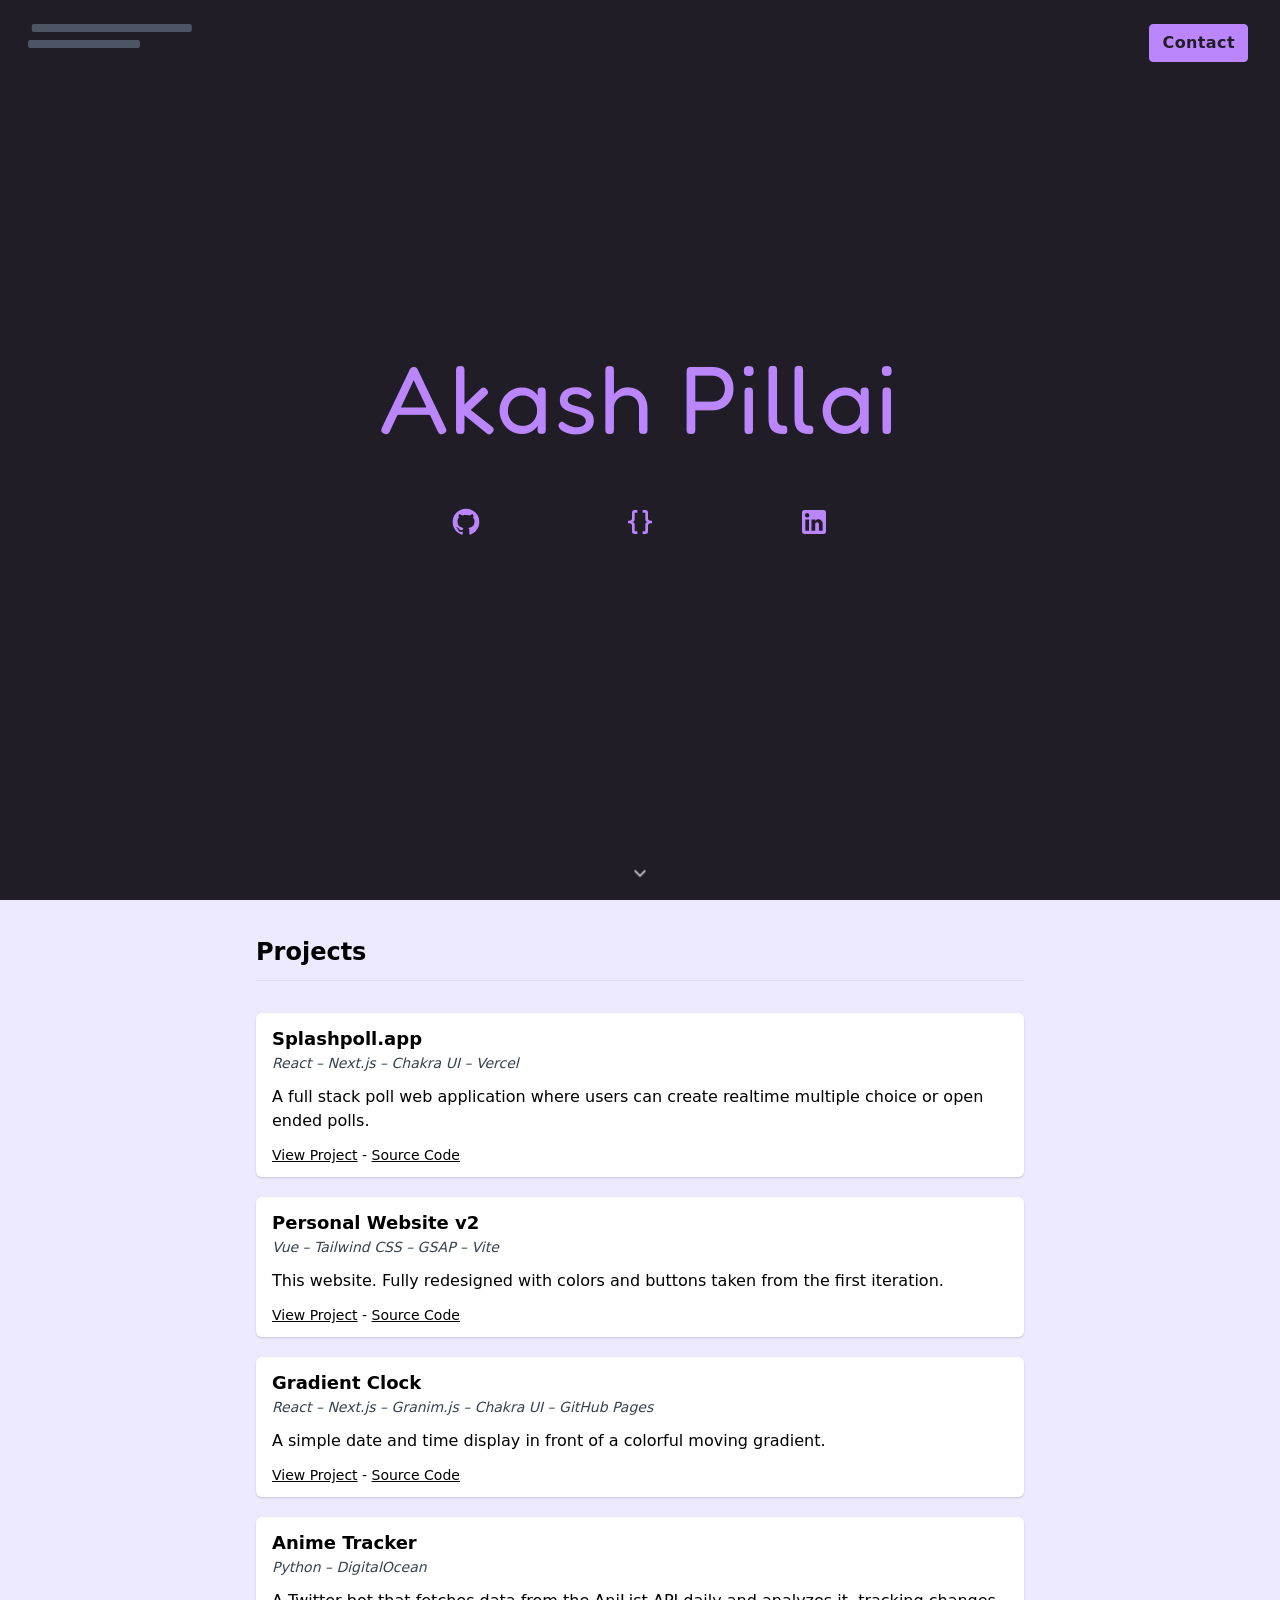
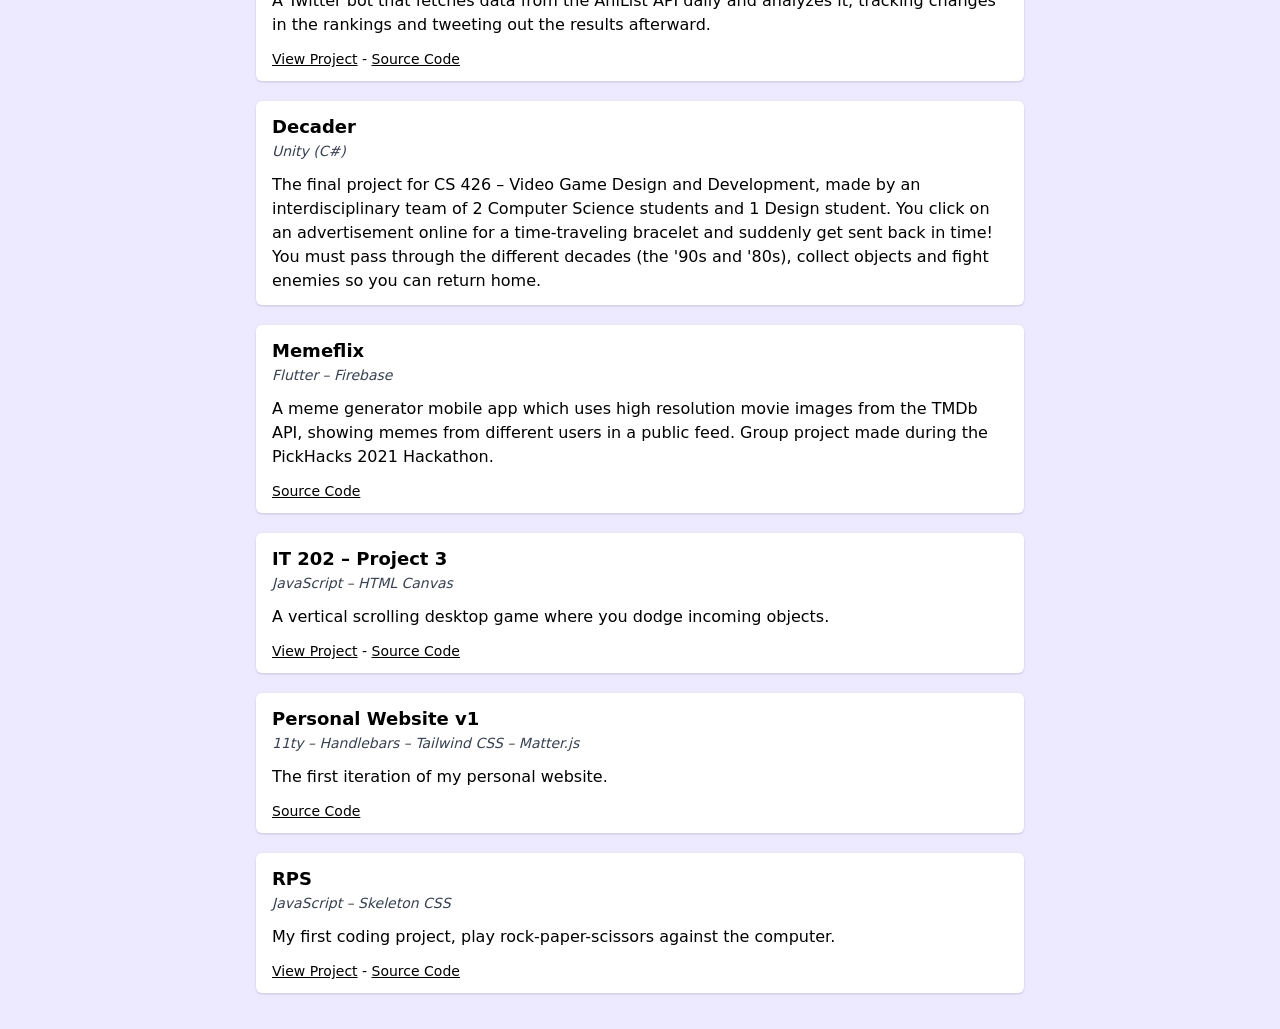
==== index.html @ 43679db0 "deploy: 2021-05-11 12:44:11 AM" ====
<!DOCTYPE html>
<html lang="en">
    <head>
        <meta charset="UTF-8" />
        <meta name="viewport" content="width=device-width, initial-scale=1.0" />
        <title>Akash Pillai - Web Developer</title>
        <link rel="icon" type="image/png" sizes="16x16" href="/favicon-16x16.png">
        <link rel="icon" type="image/png" sizes="32x32" href="/favicon-32x32.png">
        <link rel="apple-touch-icon" sizes="180x180" href="/apple-touch-icon.png">
        <link rel="preconnect" href="https://fonts.gstatic.com">
        <link href="https://fonts.googleapis.com/css2?family=Fredoka+One&text=Akash%20Pillai&display=swap" rel="stylesheet">
    <script type="module" crossorigin src="/assets/index.704bcbe5.js"></script>
  <link rel="modulepreload" href="/assets/vendor.0d87cd49.js">
  <link rel="stylesheet" href="/assets/index.07d14e65.css">
</head>
    <body>
        <div id="app"></div>
        
        <script data-goatcounter="https://akashdev.goatcounter.com/count" async src="//gc.zgo.at/count.js"></script>
    </body>
</html>
---- assets/index.07d14e65.css ----
/*! tailwindcss v2.1.2 | MIT License | https://tailwindcss.com *//*! modern-normalize v1.0.0 | MIT License | https://github.com/sindresorhus/modern-normalize */*,::after,::before{box-sizing:border-box}:root{-moz-tab-size:4;-o-tab-size:4;tab-size:4}html{line-height:1.15;-webkit-text-size-adjust:100%}body{margin:0}body{font-family:system-ui,-apple-system,'Segoe UI',Roboto,Helvetica,Arial,sans-serif,'Apple Color Emoji','Segoe UI Emoji'}hr{height:0;color:inherit}abbr[title]{-webkit-text-decoration:underline dotted;text-decoration:underline dotted}b,strong{font-weight:bolder}code,kbd,pre,samp{font-family:ui-monospace,SFMono-Regular,Consolas,'Liberation Mono',Menlo,monospace;font-size:1em}small{font-size:80%}sub,sup{font-size:75%;line-height:0;position:relative;vertical-align:baseline}sub{bottom:-.25em}sup{top:-.5em}table{text-indent:0;border-color:inherit}button,input,optgroup,select,textarea{font-family:inherit;font-size:100%;line-height:1.15;margin:0}button,select{text-transform:none}[type=button],button{-webkit-appearance:button}legend{padding:0}progress{vertical-align:baseline}summary{display:list-item}blockquote,dd,dl,figure,h1,h2,h3,h4,h5,h6,hr,p,pre{margin:0}button{background-color:transparent;background-image:none}button:focus{outline:1px dotted;outline:5px auto -webkit-focus-ring-color}fieldset{margin:0;padding:0}ol,ul{list-style:none;margin:0;padding:0}html{font-family:ui-sans-serif,system-ui,-apple-system,BlinkMacSystemFont,"Segoe UI",Roboto,"Helvetica Neue",Arial,"Noto Sans",sans-serif,"Apple Color Emoji","Segoe UI Emoji","Segoe UI Symbol","Noto Color Emoji";line-height:1.5}body{font-family:inherit;line-height:inherit}*,::after,::before{box-sizing:border-box;border-width:0;border-style:solid;border-color:#e5e7eb}hr{border-top-width:1px}img{border-style:solid}textarea{resize:vertical}input::-moz-placeholder,textarea::-moz-placeholder{opacity:1;color:#9ca3af}input:-ms-input-placeholder,textarea:-ms-input-placeholder{opacity:1;color:#9ca3af}input::placeholder,textarea::placeholder{opacity:1;color:#9ca3af}button{cursor:pointer}table{border-collapse:collapse}h1,h2,h3,h4,h5,h6{font-size:inherit;font-weight:inherit}a{color:inherit;text-decoration:inherit}button,input,optgroup,select,textarea{padding:0;line-height:inherit;color:inherit}code,kbd,pre,samp{font-family:ui-monospace,SFMono-Regular,Menlo,Monaco,Consolas,"Liberation Mono","Courier New",monospace}audio,canvas,embed,iframe,img,object,svg,video{display:block;vertical-align:middle}img,video{max-width:100%;height:auto}.space-x-4>:not([hidden])~:not([hidden]){--tw-space-x-reverse:0;margin-right:calc(1rem * var(--tw-space-x-reverse));margin-left:calc(1rem * calc(1 - var(--tw-space-x-reverse)))}.space-y-5>:not([hidden])~:not([hidden]){--tw-space-y-reverse:0;margin-top:calc(1.25rem * calc(1 - var(--tw-space-y-reverse)));margin-bottom:calc(1.25rem * var(--tw-space-y-reverse))}.bg-white{--tw-bg-opacity:1;background-color:rgba(255,255,255,var(--tw-bg-opacity))}.bg-gray-600{--tw-bg-opacity:1;background-color:rgba(75,85,99,var(--tw-bg-opacity))}.bg-purple-100{--tw-bg-opacity:1;background-color:rgba(237,233,254,var(--tw-bg-opacity))}.bg-purple-200{--tw-bg-opacity:1;background-color:rgba(221,214,254,var(--tw-bg-opacity))}.bg-primary{--tw-bg-opacity:1;background-color:rgba(187,134,252,var(--tw-bg-opacity))}.bg-primary-bg{--tw-bg-opacity:1;background-color:rgba(33,29,39,var(--tw-bg-opacity))}.hover\:bg-gray-500:hover{--tw-bg-opacity:1;background-color:rgba(107,114,128,var(--tw-bg-opacity))}.hover\:bg-primary:hover{--tw-bg-opacity:1;background-color:rgba(187,134,252,var(--tw-bg-opacity))}.border-primary{--tw-border-opacity:1;border-color:rgba(187,134,252,var(--tw-border-opacity))}.rounded-sm{border-radius:.125rem}.rounded{border-radius:.25rem}.rounded-md{border-radius:.375rem}.border{border-width:1px}.inline-block{display:inline-block}.flex{display:flex}.table{display:table}.flex-col{flex-direction:column}.items-center{align-items:center}.justify-center{justify-content:center}.justify-between{justify-content:space-between}.justify-around{justify-content:space-around}.font-fredoka-one{font-family:Fredoka One,cursive}.font-semibold{font-weight:600}.h-2{height:.5rem}.h-3{height:.75rem}.h-px{height:1px}.h-screen{height:100vh}.text-sm{font-size:.875rem;line-height:1.25rem}.text-lg{font-size:1.125rem;line-height:1.75rem}.text-2xl{font-size:1.5rem;line-height:2rem}.text-5xl{font-size:3rem;line-height:1}.leading-tight{line-height:1.25}.mt-2{margin-top:.5rem}.mt-3{margin-top:.75rem}.mb-3{margin-bottom:.75rem}.mt-6{margin-top:1.5rem}.mt-8{margin-top:2rem}.mr-8{margin-right:2rem}.ml-8{margin-left:2rem}.mt-12{margin-top:3rem}.max-w-3xl{max-width:48rem}.p-9{padding:2.25rem}.py-2{padding-top:.5rem;padding-bottom:.5rem}.py-3{padding-top:.75rem;padding-bottom:.75rem}.px-3{padding-left:.75rem;padding-right:.75rem}.px-4{padding-left:1rem;padding-right:1rem}.absolute{position:absolute}.relative{position:relative}.top-0{top:0}.right-0{right:0}.left-0{left:0}.bottom-6{bottom:1.5rem}*{--tw-shadow:0 0 #0000}.shadow{--tw-shadow:0 1px 3px 0 rgba(0, 0, 0, 0.1),0 1px 2px 0 rgba(0, 0, 0, 0.06);box-shadow:var(--tw-ring-offset-shadow,0 0 #0000),var(--tw-ring-shadow,0 0 #0000),var(--tw-shadow)}*{--tw-ring-inset:var(--tw-empty, );/*!*//*!*/--tw-ring-offset-width:0px;--tw-ring-offset-color:#fff;--tw-ring-color:rgba(59, 130, 246, 0.5);--tw-ring-offset-shadow:0 0 #0000;--tw-ring-shadow:0 0 #0000}.text-gray-300{--tw-text-opacity:1;color:rgba(209,213,219,var(--tw-text-opacity))}.text-gray-700{--tw-text-opacity:1;color:rgba(55,65,81,var(--tw-text-opacity))}.text-primary{--tw-text-opacity:1;color:rgba(187,134,252,var(--tw-text-opacity))}.text-primary-bg{--tw-text-opacity:1;color:rgba(33,29,39,var(--tw-text-opacity))}.hover\:text-primary-bg:hover{--tw-text-opacity:1;color:rgba(33,29,39,var(--tw-text-opacity))}.italic{font-style:italic}.underline{text-decoration:underline}.tracking-wide{letter-spacing:.025em}.invisible{visibility:hidden}.w-3{width:.75rem}.w-7{width:1.75rem}.w-28{width:7rem}.w-40{width:10rem}@-webkit-keyframes spin{to{transform:rotate(360deg)}}@keyframes spin{to{transform:rotate(360deg)}}@-webkit-keyframes ping{100%,75%{transform:scale(2);opacity:0}}@keyframes ping{100%,75%{transform:scale(2);opacity:0}}@-webkit-keyframes pulse{50%{opacity:.5}}@keyframes pulse{50%{opacity:.5}}@-webkit-keyframes bounce{0%,100%{transform:translateY(-25%);-webkit-animation-timing-function:cubic-bezier(.8,0,1,1);animation-timing-function:cubic-bezier(.8,0,1,1)}50%{transform:none;-webkit-animation-timing-function:cubic-bezier(0,0,.2,1);animation-timing-function:cubic-bezier(0,0,.2,1)}}@keyframes bounce{0%,100%{transform:translateY(-25%);-webkit-animation-timing-function:cubic-bezier(.8,0,1,1);animation-timing-function:cubic-bezier(.8,0,1,1)}50%{transform:none;-webkit-animation-timing-function:cubic-bezier(0,0,.2,1);animation-timing-function:cubic-bezier(0,0,.2,1)}}@media (min-width:768px){.md\:text-8xl{font-size:6rem;line-height:1}.md\:w-8{width:2rem}}@media (min-width:1024px){.lg\:fixed{position:fixed}}
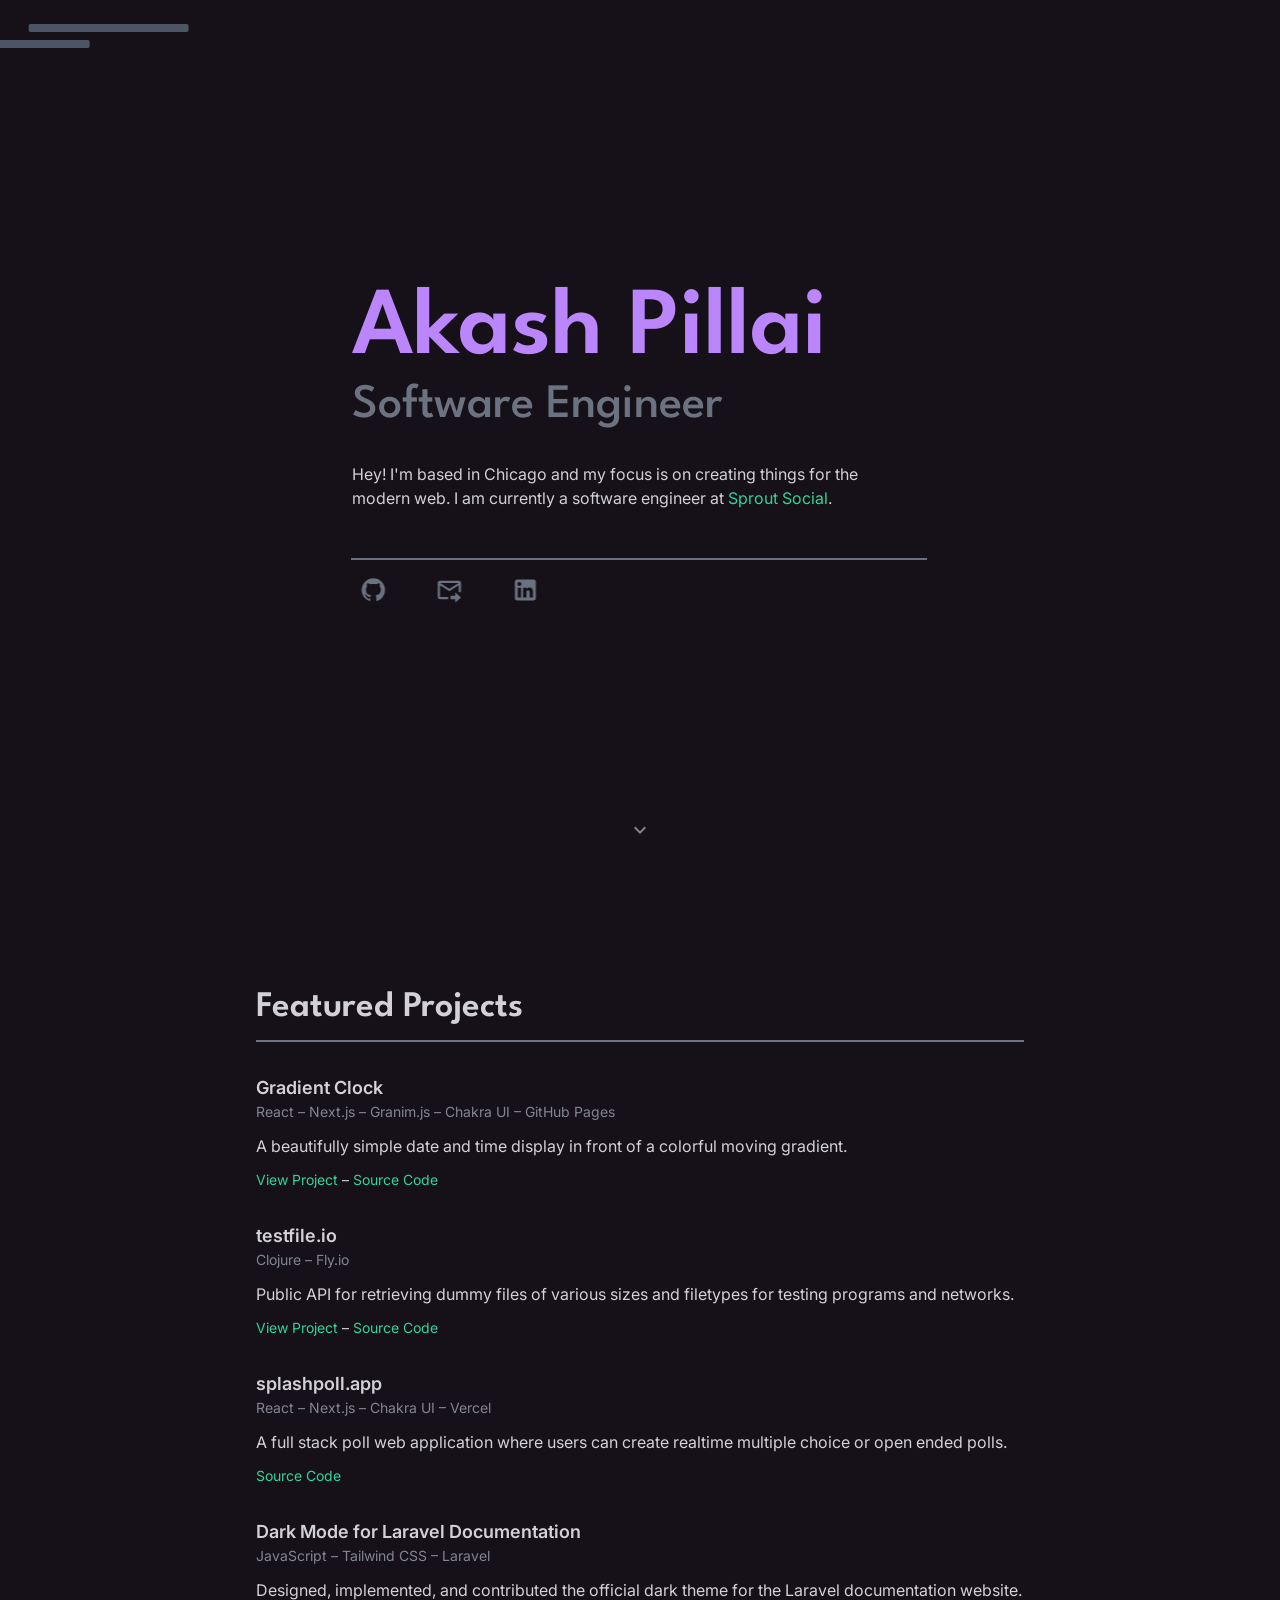
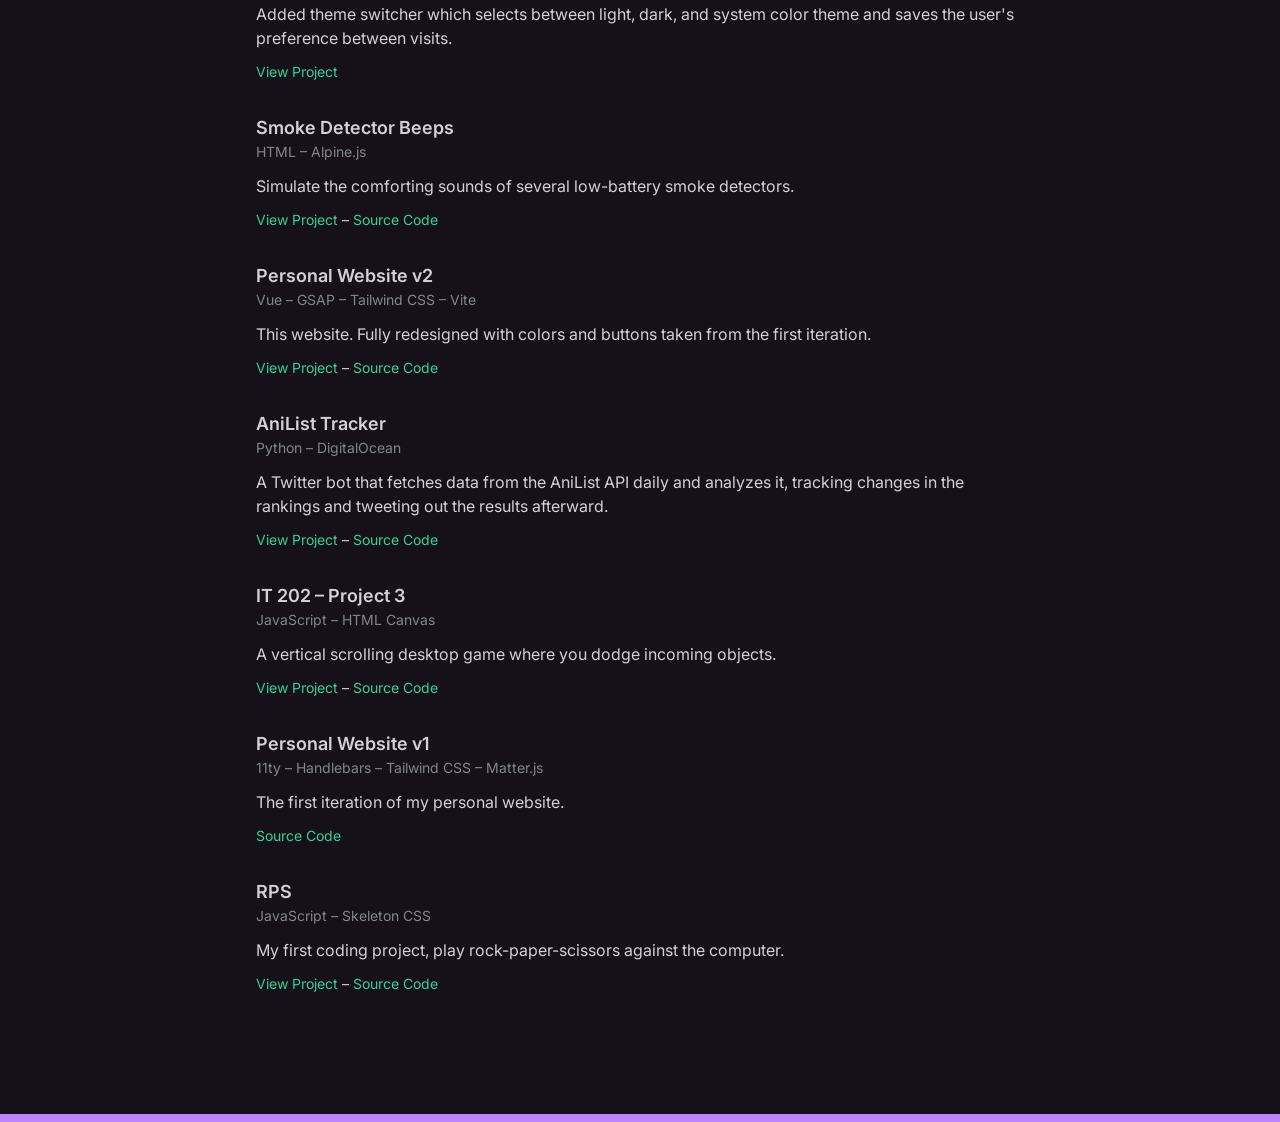
==== commit 7acfe3f7: "deploy: 2024-02-17 08:40:55 PM" ====
--- a/index.html
+++ b/index.html
@@ -3,19 +3,20 @@
     <head>
         <meta charset="UTF-8" />
         <meta name="viewport" content="width=device-width, initial-scale=1.0" />
-        <title>Akash Pillai - Web Developer</title>
+        <title>Akash Pillai - Software Engineer</title>
+        <meta name="description" content="Akash Pillai is a software engineer based in Chicago who specializes in developing things for the web." />
         <link rel="icon" type="image/png" sizes="16x16" href="/favicon-16x16.png">
         <link rel="icon" type="image/png" sizes="32x32" href="/favicon-32x32.png">
         <link rel="apple-touch-icon" sizes="180x180" href="/apple-touch-icon.png">
-        <link rel="preconnect" href="https://fonts.gstatic.com">
-        <link href="https://fonts.googleapis.com/css2?family=Fredoka+One&text=Akash%20Pillai&display=swap" rel="stylesheet">
-    <script type="module" crossorigin src="/assets/index.704bcbe5.js"></script>
-  <link rel="modulepreload" href="/assets/vendor.0d87cd49.js">
-  <link rel="stylesheet" href="/assets/index.07d14e65.css">
-</head>
-    <body>
+        <link rel="preconnect" href="https://fonts.googleapis.com">
+        <link rel="preconnect" href="https://fonts.gstatic.com" crossorigin>
+        <link href="https://fonts.googleapis.com/css2?family=Inter&family=League+Spartan:wght@500;600&display=swap" rel="stylesheet">
+        <script defer data-domain="akash.dev" src="https://plausible.io/js/plausible.js"></script>
+      <script type="module" crossorigin src="/assets/index.339648fe.js"></script>
+      <link rel="stylesheet" href="/assets/index.6e6f0507.css">
+    </head>
+    <body class="bg-primary-bg font-inter">
         <div id="app"></div>
         
-        <script data-goatcounter="https://akashdev.goatcounter.com/count" async src="//gc.zgo.at/count.js"></script>
     </body>
 </html>
--- a/assets/index.6e6f0507.css
+++ b/assets/index.6e6f0507.css
@@ -0,0 +1 @@
+.pattern-checks-sm{background-image:repeating-linear-gradient(45deg,currentColor 25%,transparent 25%,transparent 75%,currentColor 75%,currentColor),repeating-linear-gradient(45deg,currentColor 25%,transparent 25%,transparent 75%,currentColor 75%,currentColor);background-position:0 0,10px 10px;background-size:20px 20px}.pattern-checks-md{background-image:repeating-linear-gradient(45deg,currentColor 25%,transparent 25%,transparent 75%,currentColor 75%,currentColor),repeating-linear-gradient(45deg,currentColor 25%,transparent 25%,transparent 75%,currentColor 75%,currentColor);background-position:0 0,25px 25px;background-size:50px 50px}.pattern-checks-lg{background-image:repeating-linear-gradient(45deg,currentColor 25%,transparent 25%,transparent 75%,currentColor 75%,currentColor),repeating-linear-gradient(45deg,currentColor 25%,transparent 25%,transparent 75%,currentColor 75%,currentColor);background-position:0 0,50px 50px;background-size:100px 100px}.pattern-checks-xl{background-image:repeating-linear-gradient(45deg,currentColor 25%,transparent 25%,transparent 75%,currentColor 75%,currentColor),repeating-linear-gradient(45deg,currentColor 25%,transparent 25%,transparent 75%,currentColor 75%,currentColor);background-position:0 0,100px 100px;background-size:200px 200px}.pattern-grid-sm{background-image:linear-gradient(currentColor 1px,transparent 1px),linear-gradient(to right,currentColor 1px,transparent 1px);background-size:10px 10px}.pattern-grid-md{background-image:linear-gradient(currentColor 1px,transparent 1px),linear-gradient(to right,currentColor 1px,transparent 1px);background-size:25px 25px}.pattern-grid-lg{background-image:linear-gradient(currentColor 1px,transparent 1px),linear-gradient(to right,currentColor 1px,transparent 1px);background-size:50px 50px}.pattern-grid-xl{background-image:linear-gradient(currentColor 1px,transparent 1px),linear-gradient(to right,currentColor 1px,transparent 1px);background-size:100px 100px}.pattern-dots-sm{background-image:radial-gradient(currentColor .5px,transparent .5px);background-size:5px 5px}.pattern-dots-md{background-image:radial-gradient(currentColor 1px,transparent 1px);background-size:10px 10px}.pattern-dots-lg{background-image:radial-gradient(currentColor 1.5px,transparent 1.5px);background-size:15px 15px}.pattern-dots-xl{background-image:radial-gradient(currentColor 2px,transparent 2px);background-size:20px 20px}.pattern-cross-dots-sm{background-image:radial-gradient(currentColor .5px,transparent .5px),radial-gradient(currentColor .5px,transparent .5px);background-size:10px 10px;background-position:0 0,5px 5px}.pattern-cross-dots-md{background-image:radial-gradient(currentColor 1px,transparent 1px),radial-gradient(currentColor 1px,transparent 1px);background-size:20px 20px;background-position:0 0,10px 10px}.pattern-cross-dots-lg{background-image:radial-gradient(currentColor 1.5px,transparent 1.5px),radial-gradient(currentColor 1.5px,transparent 1.5px);background-size:30px 30px;background-position:0 0,15px 15px}.pattern-cross-dots-xl{background-image:radial-gradient(currentColor 2px,transparent 2px),radial-gradient(currentColor 2px,transparent 2px);background-size:40px 40px;background-position:0 0,20px 20px}.pattern-vertical-lines-sm{background-image:repeating-linear-gradient(to right,currentColor,currentColor 1px,transparent 1px,transparent);background-size:10px 10px}.pattern-horizontal-lines-sm{background-image:repeating-linear-gradient(0deg,currentColor,currentColor 1px,transparent 1px,transparent);background-size:10px 10px}.pattern-diagonal-lines-sm{background-image:repeating-linear-gradient(45deg,currentColor 0,currentColor 1px,transparent 0,transparent 50%);background-size:10px 10px}.pattern-vertical-lines-md{background-image:repeating-linear-gradient(to right,currentColor,currentColor 1px,transparent 1px,transparent);background-size:25px 25px}.pattern-horizontal-lines-md{background-image:repeating-linear-gradient(0deg,currentColor,currentColor 1px,transparent 1px,transparent);background-size:25px 25px}.pattern-diagonal-lines-md{background-image:repeating-linear-gradient(45deg,currentColor 0,currentColor 1px,transparent 0,transparent 50%);background-size:25px 25px}.pattern-vertical-lines-lg{background-image:repeating-linear-gradient(to right,currentColor,currentColor 1px,transparent 1px,transparent);background-size:50px 50px}.pattern-horizontal-lines-lg{background-image:repeating-linear-gradient(0deg,currentColor,currentColor 1px,transparent 1px,transparent);background-size:50px 50px}.pattern-diagonal-lines-lg{background-image:repeating-linear-gradient(45deg,currentColor 0,currentColor 1px,transparent 0,transparent 50%);background-size:50px 50px}.pattern-vertical-lines-xl{background-image:repeating-linear-gradient(to right,currentColor,currentColor 1px,transparent 1px,transparent);background-size:100px 100px}.pattern-horizontal-lines-xl{background-image:repeating-linear-gradient(0deg,currentColor,currentColor 1px,transparent 1px,transparent);background-size:100px 100px}.pattern-diagonal-lines-xl{background-image:repeating-linear-gradient(45deg,currentColor 0,currentColor 1px,transparent 0,transparent 50%);background-size:100px 100px}.pattern-vertical-stripes-sm{background-image:linear-gradient(90deg,transparent 50%,currentColor 50%);background-size:10px 10px}.pattern-horizontal-stripes-sm{background-image:linear-gradient(0deg,transparent 50%,currentColor 50%);background-size:10px 10px}.pattern-diagonal-stripes-sm{background:repeating-linear-gradient(45deg,transparent,transparent 10px,currentColor 10px,currentColor 20px)}.pattern-vertical-stripes-md{background-image:linear-gradient(90deg,transparent 50%,currentColor 50%);background-size:25px 25px}.pattern-horizontal-stripes-md{background-image:linear-gradient(0deg,transparent 50%,currentColor 50%);background-size:25px 25px}.pattern-diagonal-stripes-md{background:repeating-linear-gradient(45deg,transparent,transparent 25px,currentColor 25px,currentColor 50px)}.pattern-vertical-stripes-lg{background-image:linear-gradient(90deg,transparent 50%,currentColor 50%);background-size:50px 50px}.pattern-horizontal-stripes-lg{background-image:linear-gradient(0deg,transparent 50%,currentColor 50%);background-size:50px 50px}.pattern-diagonal-stripes-lg{background:repeating-linear-gradient(45deg,transparent,transparent 50px,currentColor 50px,currentColor 100px)}.pattern-vertical-stripes-xl{background-image:linear-gradient(90deg,transparent 50%,currentColor 50%);background-size:100px 100px}.pattern-horizontal-stripes-xl{background-image:linear-gradient(0deg,transparent 50%,currentColor 50%);background-size:100px 100px}.pattern-diagonal-stripes-xl{background:repeating-linear-gradient(45deg,transparent,transparent 100px,currentColor 100px,currentColor 200px)}.pattern-zigzag-sm{background:linear-gradient(135deg,currentColor 25%,transparent 25%) -10px 0,linear-gradient(225deg,currentColor 25%,transparent 25%) -10px 0,linear-gradient(315deg,currentColor 25%,transparent 25%),linear-gradient(45deg,currentColor 25%,transparent 25%);background-size:20px 20px}.pattern-zigzag-md{background:linear-gradient(135deg,currentColor 25%,transparent 25%) -25px 0,linear-gradient(225deg,currentColor 25%,transparent 25%) -25px 0,linear-gradient(315deg,currentColor 25%,transparent 25%),linear-gradient(45deg,currentColor 25%,transparent 25%);background-size:50px 50px}.pattern-zigzag-lg{background:linear-gradient(135deg,currentColor 25%,transparent 25%) -50px 0,linear-gradient(225deg,currentColor 25%,transparent 25%) -50px 0,linear-gradient(315deg,currentColor 25%,transparent 25%),linear-gradient(45deg,currentColor 25%,transparent 25%);background-size:100px 100px}.pattern-zigzag-xl{background:linear-gradient(135deg,currentColor 25%,transparent 25%) -100px 0,linear-gradient(225deg,currentColor 25%,transparent 25%) -100px 0,linear-gradient(315deg,currentColor 25%,transparent 25%),linear-gradient(45deg,currentColor 25%,transparent 25%);background-size:200px 200px}.pattern-triangles-sm{background-image:linear-gradient(45deg,currentColor 50%,transparent 50%);background-size:10px 10px}.pattern-triangles-md{background-image:linear-gradient(45deg,currentColor 50%,transparent 50%);background-size:25px 25px}.pattern-triangles-lg{background-image:linear-gradient(45deg,currentColor 50%,transparent 50%);background-size:50px 50px}.pattern-triangles-xl{background-image:linear-gradient(45deg,currentColor 50%,transparent 50%);background-size:100px 100px}.text-pattern{-webkit-background-clip:text;background-clip:text;-webkit-text-fill-color:transparent}.pattern-w-sm{width:10px}.pattern-h-sm{height:10px}.pattern-w-md{width:25px}.pattern-h-md{height:25px}.pattern-w-lg{width:50px}.pattern-h-lg{height:50px}.pattern-w-xl{width:100px}.pattern-h-xl{height:100px}*,:before,:after{box-sizing:border-box;border-width:0;border-style:solid;border-color:#e5e7eb}:before,:after{--tw-content: ""}html{line-height:1.5;-webkit-text-size-adjust:100%;-moz-tab-size:4;-o-tab-size:4;tab-size:4;font-family:ui-sans-serif,system-ui,-apple-system,BlinkMacSystemFont,Segoe UI,Roboto,Helvetica Neue,Arial,Noto Sans,sans-serif,"Apple Color Emoji","Segoe UI Emoji",Segoe UI Symbol,"Noto Color Emoji"}body{margin:0;line-height:inherit}hr{height:0;color:inherit;border-top-width:1px}abbr:where([title]){-webkit-text-decoration:underline dotted;text-decoration:underline dotted}h1,h2,h3,h4,h5,h6{font-size:inherit;font-weight:inherit}a{color:inherit;text-decoration:inherit}b,strong{font-weight:bolder}code,kbd,samp,pre{font-family:ui-monospace,SFMono-Regular,Menlo,Monaco,Consolas,Liberation Mono,Courier New,monospace;font-size:1em}small{font-size:80%}sub,sup{font-size:75%;line-height:0;position:relative;vertical-align:baseline}sub{bottom:-.25em}sup{top:-.5em}table{text-indent:0;border-color:inherit;border-collapse:collapse}button,input,optgroup,select,textarea{font-family:inherit;font-size:100%;font-weight:inherit;line-height:inherit;color:inherit;margin:0;padding:0}button,select{text-transform:none}button,[type=button],[type=reset],[type=submit]{-webkit-appearance:button;background-color:transparent;background-image:none}:-moz-focusring{outline:auto}:-moz-ui-invalid{box-shadow:none}progress{vertical-align:baseline}::-webkit-inner-spin-button,::-webkit-outer-spin-button{height:auto}[type=search]{-webkit-appearance:textfield;outline-offset:-2px}::-webkit-search-decoration{-webkit-appearance:none}::-webkit-file-upload-button{-webkit-appearance:button;font:inherit}summary{display:list-item}blockquote,dl,dd,h1,h2,h3,h4,h5,h6,hr,figure,p,pre{margin:0}fieldset{margin:0;padding:0}legend{padding:0}ol,ul,menu{list-style:none;margin:0;padding:0}textarea{resize:vertical}input::-moz-placeholder,textarea::-moz-placeholder{opacity:1;color:#9ca3af}input::placeholder,textarea::placeholder{opacity:1;color:#9ca3af}button,[role=button]{cursor:pointer}:disabled{cursor:default}img,svg,video,canvas,audio,iframe,embed,object{display:block;vertical-align:middle}img,video{max-width:100%;height:auto}*,:before,:after{--tw-border-spacing-x:0;--tw-border-spacing-y:0;--tw-translate-x:0;--tw-translate-y:0;--tw-rotate:0;--tw-skew-x:0;--tw-skew-y:0;--tw-scale-x:1;--tw-scale-y:1;--tw-pan-x: ;--tw-pan-y: ;--tw-pinch-zoom: ;--tw-scroll-snap-strictness:proximity;--tw-ordinal: ;--tw-slashed-zero: ;--tw-numeric-figure: ;--tw-numeric-spacing: ;--tw-numeric-fraction: ;--tw-ring-inset: ;--tw-ring-offset-width:0px;--tw-ring-offset-color:#fff;--tw-ring-color:rgb(59 130 246 / .5);--tw-ring-offset-shadow:0 0 #0000;--tw-ring-shadow:0 0 #0000;--tw-shadow:0 0 #0000;--tw-shadow-colored:0 0 #0000;--tw-blur: ;--tw-brightness: ;--tw-contrast: ;--tw-grayscale: ;--tw-hue-rotate: ;--tw-invert: ;--tw-saturate: ;--tw-sepia: ;--tw-drop-shadow: ;--tw-backdrop-blur: ;--tw-backdrop-brightness: ;--tw-backdrop-contrast: ;--tw-backdrop-grayscale: ;--tw-backdrop-hue-rotate: ;--tw-backdrop-invert: ;--tw-backdrop-opacity: ;--tw-backdrop-saturate: ;--tw-backdrop-sepia: }::-webkit-backdrop{--tw-border-spacing-x:0;--tw-border-spacing-y:0;--tw-translate-x:0;--tw-translate-y:0;--tw-rotate:0;--tw-skew-x:0;--tw-skew-y:0;--tw-scale-x:1;--tw-scale-y:1;--tw-pan-x: ;--tw-pan-y: ;--tw-pinch-zoom: ;--tw-scroll-snap-strictness:proximity;--tw-ordinal: ;--tw-slashed-zero: ;--tw-numeric-figure: ;--tw-numeric-spacing: ;--tw-numeric-fraction: ;--tw-ring-inset: ;--tw-ring-offset-width:0px;--tw-ring-offset-color:#fff;--tw-ring-color:rgb(59 130 246 / .5);--tw-ring-offset-shadow:0 0 #0000;--tw-ring-shadow:0 0 #0000;--tw-shadow:0 0 #0000;--tw-shadow-colored:0 0 #0000;--tw-blur: ;--tw-brightness: ;--tw-contrast: ;--tw-grayscale: ;--tw-hue-rotate: ;--tw-invert: ;--tw-saturate: ;--tw-sepia: ;--tw-drop-shadow: ;--tw-backdrop-blur: ;--tw-backdrop-brightness: ;--tw-backdrop-contrast: ;--tw-backdrop-grayscale: ;--tw-backdrop-hue-rotate: ;--tw-backdrop-invert: ;--tw-backdrop-opacity: ;--tw-backdrop-saturate: ;--tw-backdrop-sepia: }::backdrop{--tw-border-spacing-x:0;--tw-border-spacing-y:0;--tw-translate-x:0;--tw-translate-y:0;--tw-rotate:0;--tw-skew-x:0;--tw-skew-y:0;--tw-scale-x:1;--tw-scale-y:1;--tw-pan-x: ;--tw-pan-y: ;--tw-pinch-zoom: ;--tw-scroll-snap-strictness:proximity;--tw-ordinal: ;--tw-slashed-zero: ;--tw-numeric-figure: ;--tw-numeric-spacing: ;--tw-numeric-fraction: ;--tw-ring-inset: ;--tw-ring-offset-width:0px;--tw-ring-offset-color:#fff;--tw-ring-color:rgb(59 130 246 / .5);--tw-ring-offset-shadow:0 0 #0000;--tw-ring-shadow:0 0 #0000;--tw-shadow:0 0 #0000;--tw-shadow-colored:0 0 #0000;--tw-blur: ;--tw-brightness: ;--tw-contrast: ;--tw-grayscale: ;--tw-hue-rotate: ;--tw-invert: ;--tw-saturate: ;--tw-sepia: ;--tw-drop-shadow: ;--tw-backdrop-blur: ;--tw-backdrop-brightness: ;--tw-backdrop-contrast: ;--tw-backdrop-grayscale: ;--tw-backdrop-hue-rotate: ;--tw-backdrop-invert: ;--tw-backdrop-opacity: ;--tw-backdrop-saturate: ;--tw-backdrop-sepia: }.invisible{visibility:hidden}.absolute{position:absolute}.relative{position:relative}.top-0{top:0px}.left-0{left:0px}.mx-auto{margin-left:auto;margin-right:auto}.my-3{margin-top:.75rem;margin-bottom:.75rem}.mt-6{margin-top:1.5rem}.ml-8{margin-left:2rem}.mt-2{margin-top:.5rem}.mt-1{margin-top:.25rem}.mt-8{margin-top:2rem}.mt-12{margin-top:3rem}.mt-24{margin-top:6rem}.inline-block{display:inline-block}.flex{display:flex}.h-screen{height:100vh}.h-3{height:.75rem}.h-2{height:.5rem}.h-8{height:2rem}.w-3{width:.75rem}.w-40{width:10rem}.w-28{width:7rem}.w-7{width:1.75rem}.max-w-xl{max-width:36rem}.max-w-3xl{max-width:48rem}.flex-col{flex-direction:column}.items-center{align-items:center}.justify-center{justify-content:center}.justify-between{justify-content:space-between}.space-x-4>:not([hidden])~:not([hidden]){--tw-space-x-reverse:0;margin-right:calc(1rem * var(--tw-space-x-reverse));margin-left:calc(1rem * calc(1 - var(--tw-space-x-reverse)))}.space-x-8>:not([hidden])~:not([hidden]){--tw-space-x-reverse:0;margin-right:calc(2rem * var(--tw-space-x-reverse));margin-left:calc(2rem * calc(1 - var(--tw-space-x-reverse)))}.space-y-8>:not([hidden])~:not([hidden]){--tw-space-y-reverse:0;margin-top:calc(2rem * calc(1 - var(--tw-space-y-reverse)));margin-bottom:calc(2rem * var(--tw-space-y-reverse))}.whitespace-nowrap{white-space:nowrap}.rounded-sm{border-radius:.125rem}.rounded{border-radius:.25rem}.border-t-2{border-top-width:2px}.border-b-2{border-bottom-width:2px}.border-gray-500{--tw-border-opacity:1;border-color:rgb(107 114 128 / var(--tw-border-opacity))}.bg-primary-bg{--tw-bg-opacity:1;background-color:rgb(22 17 24 / var(--tw-bg-opacity))}.bg-gray-600{--tw-bg-opacity:1;background-color:rgb(75 85 99 / var(--tw-bg-opacity))}.bg-primary{--tw-bg-opacity:1;background-color:rgb(187 134 252 / var(--tw-bg-opacity))}.p-8{padding:2rem}.p-4{padding:1rem}.p-6{padding:1.5rem}.px-2{padding-left:.5rem;padding-right:.5rem}.py-2{padding-top:.5rem;padding-bottom:.5rem}.pt-2{padding-top:.5rem}.pt-14{padding-top:3.5rem}.pb-3{padding-bottom:.75rem}.font-inter{font-family:Inter,sans-serif}.font-league-spartan{font-family:League Spartan,sans-serif}.text-6xl{font-size:3.75rem;line-height:1}.text-3xl{font-size:1.875rem;line-height:2.25rem}.text-lg{font-size:1.125rem;line-height:1.75rem}.text-sm{font-size:.875rem;line-height:1.25rem}.font-semibold{font-weight:600}.font-medium{font-weight:500}.text-primary{--tw-text-opacity:1;color:rgb(187 134 252 / var(--tw-text-opacity))}.text-gray-500{--tw-text-opacity:1;color:rgb(107 114 128 / var(--tw-text-opacity))}.text-gray-200\/90{color:#e5e7ebe6}.text-emerald-400{--tw-text-opacity:1;color:rgb(52 211 153 / var(--tw-text-opacity))}.text-gray-300{--tw-text-opacity:1;color:rgb(209 213 219 / var(--tw-text-opacity))}.text-gray-400\/80{color:#9ca3afcc}.hover\:bg-gray-500:hover{--tw-bg-opacity:1;background-color:rgb(107 114 128 / var(--tw-bg-opacity))}.hover\:text-gray-400:hover{--tw-text-opacity:1;color:rgb(156 163 175 / var(--tw-text-opacity))}.hover\:underline:hover{-webkit-text-decoration-line:underline;text-decoration-line:underline}@media (min-width: 768px){.md\:text-8xl{font-size:6rem;line-height:1}.md\:text-5xl{font-size:3rem;line-height:1}.md\:text-4xl{font-size:2.25rem;line-height:2.5rem}}@media (min-width: 1024px){.lg\:fixed{position:fixed}}
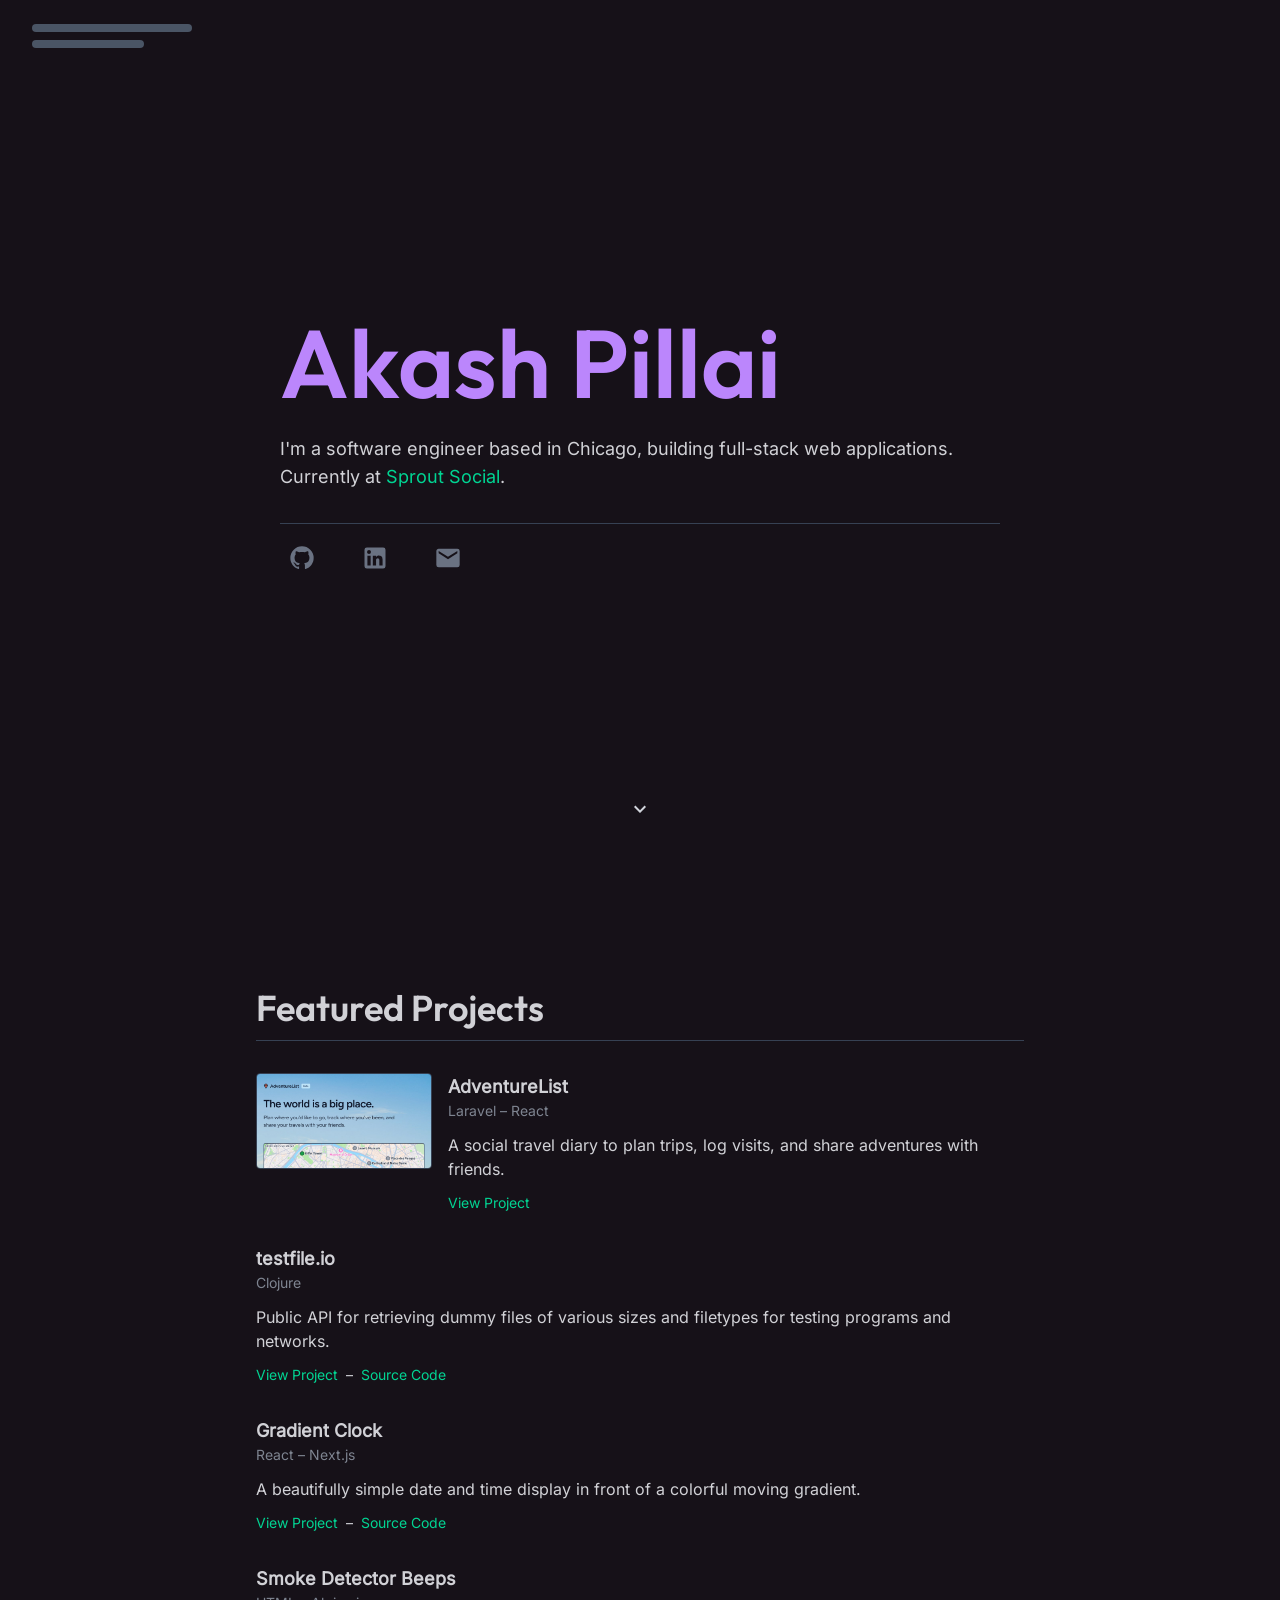
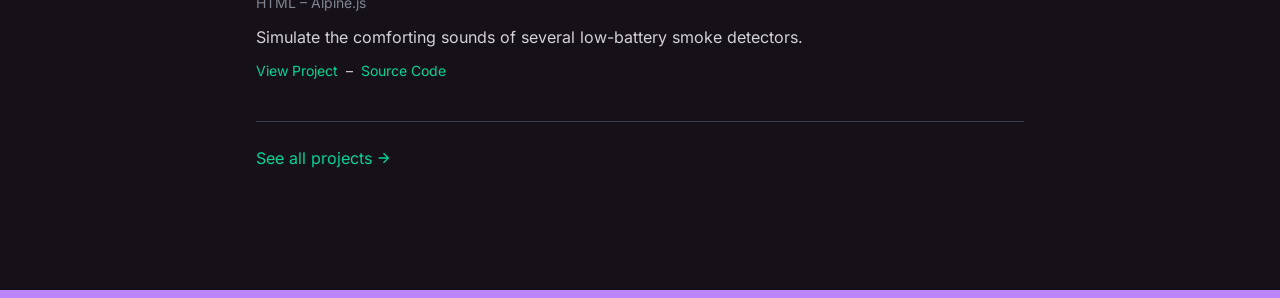
==== commit 60125666: "deploy: 2026-03-24 06:46:13 PM" ====
--- a/index.html
+++ b/index.html
@@ -1,22 +1,7 @@
-<!DOCTYPE html>
-<html lang="en">
-    <head>
-        <meta charset="UTF-8" />
-        <meta name="viewport" content="width=device-width, initial-scale=1.0" />
-        <title>Akash Pillai - Software Engineer</title>
-        <meta name="description" content="Akash Pillai is a software engineer based in Chicago who specializes in developing things for the web." />
-        <link rel="icon" type="image/png" sizes="16x16" href="/favicon-16x16.png">
-        <link rel="icon" type="image/png" sizes="32x32" href="/favicon-32x32.png">
-        <link rel="apple-touch-icon" sizes="180x180" href="/apple-touch-icon.png">
-        <link rel="preconnect" href="https://fonts.googleapis.com">
-        <link rel="preconnect" href="https://fonts.gstatic.com" crossorigin>
-        <link href="https://fonts.googleapis.com/css2?family=Inter&family=League+Spartan:wght@500;600&display=swap" rel="stylesheet">
-        <script defer data-domain="akash.dev" src="https://plausible.io/js/plausible.js"></script>
-      <script type="module" crossorigin src="/assets/index.339648fe.js"></script>
-      <link rel="stylesheet" href="/assets/index.6e6f0507.css">
-    </head>
-    <body class="bg-primary-bg font-inter">
-        <div id="app"></div>
-        
-    </body>
-</html>
+<!DOCTYPE html><html lang="en"> <head><meta charset="UTF-8"><meta name="viewport" content="width=device-width, initial-scale=1.0"><title>Akash Pillai - Software Engineer</title><meta name="description" content="Akash Pillai is a software engineer based in Chicago who specializes in building things for the web."><link rel="canonical" href="https://akash.dev/"><!-- Open Graph --><meta property="og:type" content="website"><meta property="og:url" content="https://akash.dev/"><meta property="og:title" content="Akash Pillai - Software Engineer"><meta property="og:description" content="Akash Pillai is a software engineer based in Chicago who specializes in building things for the web."><!-- Twitter --><meta name="twitter:card" content="summary"><meta name="twitter:title" content="Akash Pillai - Software Engineer"><meta name="twitter:description" content="Akash Pillai is a software engineer based in Chicago who specializes in building things for the web."><link rel="icon" type="image/png" sizes="16x16" href="/favicon-16x16.png"><link rel="icon" type="image/png" sizes="32x32" href="/favicon-32x32.png"><link rel="apple-touch-icon" sizes="180x180" href="/apple-touch-icon.png"><style>@font-face{font-family:Inter-b3f3d53d89cf2b8c;src:url("/_astro/fonts/07431a16dd76433e.woff2") format("woff2");font-display:swap;unicode-range:U+0000-00FF,U+0131,U+0152-0153,U+02BB-02BC,U+02C6,U+02DA,U+02DC,U+0304,U+0308,U+0329,U+2000-206F,U+20AC,U+2122,U+2191,U+2193,U+2212,U+2215,U+FEFF,U+FFFD;font-weight:400;font-style:normal;}@font-face{font-family:Inter-b3f3d53d89cf2b8c;src:url("/_astro/fonts/6577f535eac5545d.woff2") format("woff2");font-display:swap;unicode-range:U+0000-00FF,U+0131,U+0152-0153,U+02BB-02BC,U+02C6,U+02DA,U+02DC,U+0304,U+0308,U+0329,U+2000-206F,U+20AC,U+2122,U+2191,U+2193,U+2212,U+2215,U+FEFF,U+FFFD;font-weight:400;font-style:italic;}@font-face{font-family:"Inter-b3f3d53d89cf2b8c fallback: Arial";src:local("Arial");font-display:swap;font-weight:400;font-style:normal;size-adjust:107.1194%;ascent-override:90.4365%;descent-override:22.518%;line-gap-override:0%;}@font-face{font-family:"Inter-b3f3d53d89cf2b8c fallback: Arial";src:local("Arial");font-display:swap;font-weight:400;font-style:italic;size-adjust:107.1194%;ascent-override:90.4365%;descent-override:22.518%;line-gap-override:0%;}:root{--font-inter:Inter-b3f3d53d89cf2b8c,"Inter-b3f3d53d89cf2b8c fallback: Arial",sans-serif;}</style><link rel="preload" href="/_astro/fonts/07431a16dd76433e.woff2" as="font" type="font/woff2" crossorigin><link rel="preload" href="/_astro/fonts/6577f535eac5545d.woff2" as="font" type="font/woff2" crossorigin><style>@font-face{font-family:Outfit-d9631f757459aec7;src:url("/_astro/fonts/2892170dc708df50.woff2") format("woff2");font-display:swap;unicode-range:U+0000-00FF,U+0131,U+0152-0153,U+02BB-02BC,U+02C6,U+02DA,U+02DC,U+0304,U+0308,U+0329,U+2000-206F,U+20AC,U+2122,U+2191,U+2193,U+2212,U+2215,U+FEFF,U+FFFD;font-weight:300;font-style:normal;}@font-face{font-family:Outfit-d9631f757459aec7;src:url("/_astro/fonts/395771773dc47df8.woff2") format("woff2");font-display:swap;unicode-range:U+0000-00FF,U+0131,U+0152-0153,U+02BB-02BC,U+02C6,U+02DA,U+02DC,U+0304,U+0308,U+0329,U+2000-206F,U+20AC,U+2122,U+2191,U+2193,U+2212,U+2215,U+FEFF,U+FFFD;font-weight:600;font-style:normal;}@font-face{font-family:"Outfit-d9631f757459aec7 fallback: Arial";src:local("Arial");font-display:swap;font-weight:300;font-style:normal;size-adjust:99.5961%;ascent-override:100.4056%;descent-override:26.1055%;line-gap-override:0%;}@font-face{font-family:"Outfit-d9631f757459aec7 fallback: Arial";src:local("Arial");font-display:swap;font-weight:600;font-style:normal;size-adjust:99.5961%;ascent-override:100.4056%;descent-override:26.1055%;line-gap-override:0%;}:root{--font-outfit:Outfit-d9631f757459aec7,"Outfit-d9631f757459aec7 fallback: Arial",sans-serif;}</style><link rel="preload" href="/_astro/fonts/2892170dc708df50.woff2" as="font" type="font/woff2" crossorigin><link rel="preload" href="/_astro/fonts/395771773dc47df8.woff2" as="font" type="font/woff2" crossorigin><script defer data-domain="akash.dev" src="https://plausible.io/js/plausible.js"></script><link rel="stylesheet" href="/_astro/Layout.BQgJXU8r.css">
+<style>@keyframes slideIn{0%{transform:translate(-100px);opacity:0}to{transform:translate(0);opacity:1}}@keyframes slideInBar{0%{transform:translate(-200px);opacity:0}to{transform:translate(0);opacity:1}}@keyframes slideUp{0%{transform:translateY(50px);opacity:0}to{transform:translateY(0);opacity:1}}#content{animation:slideIn .75s cubic-bezier(.16,1,.3,1) 0s both}#bar-home{animation:slideInBar .75s cubic-bezier(.16,1,.3,1) .15s both}#bar-projects{animation:slideInBar .75s cubic-bezier(.16,1,.3,1) .25s both}#scroll-hint{animation:slideUp .75s cubic-bezier(.16,1,.3,1) .5s both}
+</style></head> <body class="bg-primary-bg font-inter">  <section id="home" class="h-screen relative flex justify-center items-center"> <div id="animated" class="flex justify-center"> <div class="absolute lg:fixed top-0 left-0 mt-6 ml-8"> <div class="h-2 w-40 rounded-sm bg-gray-600 hover:bg-gray-500 cursor-pointer" id="bar-home"></div> <div class="h-2 w-28 rounded-sm bg-gray-600 hover:bg-gray-500 cursor-pointer mt-2" id="bar-projects"></div> </div> <div id="content" class="px-6 max-w-3xl w-full mx-auto"> <h1 class="text-6xl md:text-8xl font-outfit font-semibold text-primary whitespace-nowrap">Akash Pillai</h1> <p class="md:text-lg text-gray-200/90 mt-6">
+I'm a software engineer based in Chicago, building full-stack web applications. Currently at
+<a href="https://sproutsocial.com/" class="hover:underline text-emerald-400">Sprout Social</a>.
+</p> <div class="space-x-6 mt-8 border-t border-gray-700 pt-3"> <a class="inline-block rounded text-gray-500 px-2 py-2 hover:text-gray-400 focus:shadow-outline" href="https://github.com/FestiveAkp" title="GitHub" target="_blank" rel="noopener noreferrer"> <svg width="1em" height="1em" class="w-7 h-7" data-icon="mdi:github">   <symbol id="ai:mdi:github" viewBox="0 0 24 24"><path fill="currentColor" d="M12 2A10 10 0 0 0 2 12c0 4.42 2.87 8.17 6.84 9.5c.5.08.66-.23.66-.5v-1.69c-2.77.6-3.36-1.34-3.36-1.34c-.46-1.16-1.11-1.47-1.11-1.47c-.91-.62.07-.6.07-.6c1 .07 1.53 1.03 1.53 1.03c.87 1.52 2.34 1.07 2.91.83c.09-.65.35-1.09.63-1.34c-2.22-.25-4.55-1.11-4.55-4.92c0-1.11.38-2 1.03-2.71c-.1-.25-.45-1.29.1-2.64c0 0 .84-.27 2.75 1.02c.79-.22 1.65-.33 2.5-.33s1.71.11 2.5.33c1.91-1.29 2.75-1.02 2.75-1.02c.55 1.35.2 2.39.1 2.64c.65.71 1.03 1.6 1.03 2.71c0 3.82-2.34 4.66-4.57 4.91c.36.31.69.92.69 1.85V21c0 .27.16.59.67.5C19.14 20.16 22 16.42 22 12A10 10 0 0 0 12 2"/></symbol><use href="#ai:mdi:github"></use>  </svg> </a> <a class="inline-block rounded text-gray-500 px-2 py-2 hover:text-gray-400 focus:shadow-outline" href="https://www.linkedin.com/in/akash-pillai-/" title="LinkedIn" target="_blank" rel="noopener noreferrer"> <svg width="1em" height="1em" class="w-7 h-7" data-icon="mdi:linkedin">   <symbol id="ai:mdi:linkedin" viewBox="0 0 24 24"><path fill="currentColor" d="M19 3a2 2 0 0 1 2 2v14a2 2 0 0 1-2 2H5a2 2 0 0 1-2-2V5a2 2 0 0 1 2-2zm-.5 15.5v-5.3a3.26 3.26 0 0 0-3.26-3.26c-.85 0-1.84.52-2.32 1.3v-1.11h-2.79v8.37h2.79v-4.93c0-.77.62-1.4 1.39-1.4a1.4 1.4 0 0 1 1.4 1.4v4.93zM6.88 8.56a1.68 1.68 0 0 0 1.68-1.68c0-.93-.75-1.69-1.68-1.69a1.69 1.69 0 0 0-1.69 1.69c0 .93.76 1.68 1.69 1.68m1.39 9.94v-8.37H5.5v8.37z"/></symbol><use href="#ai:mdi:linkedin"></use>  </svg> </a> <a class="inline-block rounded text-gray-500 px-2 py-2 hover:text-gray-400 focus:shadow-outline" href="mailto:akashp807@gmail.com" title="Email" target="_blank" rel="noopener noreferrer"> <svg width="1em" height="1em" class="w-7 h-7" data-icon="mdi:email">   <symbol id="ai:mdi:email" viewBox="0 0 24 24"><path fill="currentColor" d="m20 8l-8 5l-8-5V6l8 5l8-5m0-2H4c-1.11 0-2 .89-2 2v12a2 2 0 0 0 2 2h16a2 2 0 0 0 2-2V6a2 2 0 0 0-2-2"/></symbol><use href="#ai:mdi:email"></use>  </svg> </a> </div> </div> <button id="scroll-hint" class="absolute p-4 text-gray-300" style="bottom:7vh"> <svg width="1em" height="1em" class="w-6 h-6" data-icon="mdi:chevron-down">   <symbol id="ai:mdi:chevron-down" viewBox="0 0 24 24"><path fill="currentColor" d="M7.41 8.58L12 13.17l4.59-4.59L18 10l-6 6l-6-6z"/></symbol><use href="#ai:mdi:chevron-down"></use>  </svg> </button> </div> </section> <div class="pattern-cross-dots-sm h-8 text-gray-500"></div> <section id="projects" class="text-gray-200/90 p-6 pt-14"> <div class="max-w-3xl mx-auto"> <h2 class="text-3xl md:text-4xl font-outfit font-semibold border-b border-gray-700 pb-3">Featured Projects</h2> <div class="mt-8 flex flex-col justify-between space-y-8"> <div> <div class="flex gap-4 items-start"> <a href="https://adventurelist.app" target="_blank" rel="noopener noreferrer" class="flex-shrink-0"> <img src="/adventurelist.png" alt="AdventureList" class="w-44 h-24 object-cover object-top rounded border border-gray-700"> </a> <div> <header> <h3 class="text-lg font-semibold"> <a href="https://adventurelist.app" class="hover:underline">AdventureList</a> </h3> <h4 class="text-sm text-gray-400/80">Laravel – React</h4> </header> <p class="my-3">A social travel diary to plan trips, log visits, and share adventures with friends.</p> <footer class="text-sm"> <a href="https://adventurelist.app" class="text-emerald-400 hover:underline">View Project</a>   </footer> </div> </div> </div> <div> <div class>  <div> <header> <h3 class="text-lg font-semibold"> <a href="http://testfile-io.fly.dev/" class="hover:underline">testfile.io</a> </h3> <h4 class="text-sm text-gray-400/80">Clojure</h4> </header> <p class="my-3">Public API for retrieving dummy files of various sizes and filetypes for testing programs and networks.</p> <footer class="text-sm"> <a href="http://testfile-io.fly.dev/" class="text-emerald-400 hover:underline">View Project</a> <span>&nbsp;&ndash;&nbsp;</span> <a href="https://github.com/FestiveAkp/testfile.io" class="text-emerald-400 hover:underline">Source Code</a> </footer> </div> </div> </div> <div> <div class>  <div> <header> <h3 class="text-lg font-semibold"> <a href="https://akash.dev/clock/" class="hover:underline">Gradient Clock</a> </h3> <h4 class="text-sm text-gray-400/80">React – Next.js</h4> </header> <p class="my-3">A beautifully simple date and time display in front of a colorful moving gradient.</p> <footer class="text-sm"> <a href="https://akash.dev/clock/" class="text-emerald-400 hover:underline">View Project</a> <span>&nbsp;&ndash;&nbsp;</span> <a href="https://github.com/FestiveAkp/clock" class="text-emerald-400 hover:underline">Source Code</a> </footer> </div> </div> </div> <div> <div class>  <div> <header> <h3 class="text-lg font-semibold"> <a href="http://akash.dev/beeps/" class="hover:underline">Smoke Detector Beeps</a> </h3> <h4 class="text-sm text-gray-400/80">HTML – Alpine.js</h4> </header> <p class="my-3">Simulate the comforting sounds of several low-battery smoke detectors.</p> <footer class="text-sm"> <a href="http://akash.dev/beeps/" class="text-emerald-400 hover:underline">View Project</a> <span>&nbsp;&ndash;&nbsp;</span> <a href="https://github.com/FestiveAkp/beeps" class="text-emerald-400 hover:underline">Source Code</a> </footer> </div> </div> </div> </div> <div class="mt-10 border-t border-gray-700 pt-6"> <a href="/projects" class="inline-flex items-center gap-1 text-emerald-400 hover:underline">
+See all projects <svg width="1em" height="1em" class="w-4 h-4" data-icon="mdi:arrow-right">   <symbol id="ai:mdi:arrow-right" viewBox="0 0 24 24"><path fill="currentColor" d="M4 11v2h12l-5.5 5.5l1.42 1.42L19.84 12l-7.92-7.92L10.5 5.5L16 11z"/></symbol><use href="#ai:mdi:arrow-right"></use>  </svg> </a> </div> </div> </section> <footer class="h-2 bg-primary mt-24"></footer>  </body></html> <script type="module">const e=t=>document.querySelector(t).scrollIntoView({behavior:"smooth"});document.getElementById("bar-home").addEventListener("click",()=>e("#home"));document.getElementById("bar-projects").addEventListener("click",()=>window.location.href="/projects");document.getElementById("scroll-hint").addEventListener("click",()=>e("#projects"));</script>
--- a/_astro/Layout.BQgJXU8r.css
+++ b/_astro/Layout.BQgJXU8r.css
@@ -0,0 +1 @@
+@layer properties{@supports (((-webkit-hyphens:none)) and (not (margin-trim:inline))) or ((-moz-orient:inline) and (not (color:rgb(from red r g b)))){*,:before,:after,::backdrop{--tw-rotate-x:initial;--tw-rotate-y:initial;--tw-rotate-z:initial;--tw-skew-x:initial;--tw-skew-y:initial;--tw-space-y-reverse:0;--tw-space-x-reverse:0;--tw-border-style:solid;--tw-font-weight:initial}}}.pattern-checks-sm{background-image:repeating-linear-gradient(45deg,currentColor 25%,#0000 25% 75%,currentColor 75%,currentColor),repeating-linear-gradient(45deg,currentColor 25%,#0000 25% 75%,currentColor 75%,currentColor);background-position:0 0,10px 10px;background-size:20px 20px}.pattern-checks-md{background-image:repeating-linear-gradient(45deg,currentColor 25%,#0000 25% 75%,currentColor 75%,currentColor),repeating-linear-gradient(45deg,currentColor 25%,#0000 25% 75%,currentColor 75%,currentColor);background-position:0 0,25px 25px;background-size:50px 50px}.pattern-checks-lg{background-image:repeating-linear-gradient(45deg,currentColor 25%,#0000 25% 75%,currentColor 75%,currentColor),repeating-linear-gradient(45deg,currentColor 25%,#0000 25% 75%,currentColor 75%,currentColor);background-position:0 0,50px 50px;background-size:100px 100px}.pattern-checks-xl{background-image:repeating-linear-gradient(45deg,currentColor 25%,#0000 25% 75%,currentColor 75%,currentColor),repeating-linear-gradient(45deg,currentColor 25%,#0000 25% 75%,currentColor 75%,currentColor);background-position:0 0,100px 100px;background-size:200px 200px}.pattern-grid-sm{background-image:linear-gradient(currentColor 1px,#0000 1px),linear-gradient(90deg,currentColor 1px,#0000 1px);background-size:10px 10px}.pattern-grid-md{background-image:linear-gradient(currentColor 1px,#0000 1px),linear-gradient(90deg,currentColor 1px,#0000 1px);background-size:25px 25px}.pattern-grid-lg{background-image:linear-gradient(currentColor 1px,#0000 1px),linear-gradient(90deg,currentColor 1px,#0000 1px);background-size:50px 50px}.pattern-grid-xl{background-image:linear-gradient(currentColor 1px,#0000 1px),linear-gradient(90deg,currentColor 1px,#0000 1px);background-size:100px 100px}.pattern-dots-sm{background-image:radial-gradient(currentColor .5px,#0000 .5px);background-size:5px 5px}.pattern-dots-md{background-image:radial-gradient(currentColor 1px,#0000 1px);background-size:10px 10px}.pattern-dots-lg{background-image:radial-gradient(currentColor 1.5px,#0000 1.5px);background-size:15px 15px}.pattern-dots-xl{background-image:radial-gradient(currentColor 2px,#0000 2px);background-size:20px 20px}.pattern-cross-dots-sm{background-image:radial-gradient(currentColor .5px,#0000 .5px),radial-gradient(currentColor .5px,#0000 .5px);background-position:0 0,5px 5px;background-size:10px 10px}.pattern-cross-dots-md{background-image:radial-gradient(currentColor 1px,#0000 1px),radial-gradient(currentColor 1px,#0000 1px);background-position:0 0,10px 10px;background-size:20px 20px}.pattern-cross-dots-lg{background-image:radial-gradient(currentColor 1.5px,#0000 1.5px),radial-gradient(currentColor 1.5px,#0000 1.5px);background-position:0 0,15px 15px;background-size:30px 30px}.pattern-cross-dots-xl{background-image:radial-gradient(currentColor 2px,#0000 2px),radial-gradient(currentColor 2px,#0000 2px);background-position:0 0,20px 20px;background-size:40px 40px}.pattern-vertical-lines-sm{background-image:repeating-linear-gradient(90deg,currentColor,currentColor 1px,#0000 1px,#0000);background-size:10px 10px}.pattern-horizontal-lines-sm{background-image:repeating-linear-gradient(0deg,currentColor,currentColor 1px,#0000 1px,#0000);background-size:10px 10px}.pattern-diagonal-lines-sm{background-image:repeating-linear-gradient(45deg,currentColor 0 1px,#0000 0 50%);background-size:10px 10px}.pattern-vertical-lines-md{background-image:repeating-linear-gradient(90deg,currentColor,currentColor 1px,#0000 1px,#0000);background-size:25px 25px}.pattern-horizontal-lines-md{background-image:repeating-linear-gradient(0deg,currentColor,currentColor 1px,#0000 1px,#0000);background-size:25px 25px}.pattern-diagonal-lines-md{background-image:repeating-linear-gradient(45deg,currentColor 0 1px,#0000 0 50%);background-size:25px 25px}.pattern-vertical-lines-lg{background-image:repeating-linear-gradient(90deg,currentColor,currentColor 1px,#0000 1px,#0000);background-size:50px 50px}.pattern-horizontal-lines-lg{background-image:repeating-linear-gradient(0deg,currentColor,currentColor 1px,#0000 1px,#0000);background-size:50px 50px}.pattern-diagonal-lines-lg{background-image:repeating-linear-gradient(45deg,currentColor 0 1px,#0000 0 50%);background-size:50px 50px}.pattern-vertical-lines-xl{background-image:repeating-linear-gradient(90deg,currentColor,currentColor 1px,#0000 1px,#0000);background-size:100px 100px}.pattern-horizontal-lines-xl{background-image:repeating-linear-gradient(0deg,currentColor,currentColor 1px,#0000 1px,#0000);background-size:100px 100px}.pattern-diagonal-lines-xl{background-image:repeating-linear-gradient(45deg,currentColor 0 1px,#0000 0 50%);background-size:100px 100px}.pattern-vertical-stripes-sm{background-image:linear-gradient(90deg,#0000 50%,currentColor 50%);background-size:10px 10px}.pattern-horizontal-stripes-sm{background-image:linear-gradient(currentColor 50%,#0000 50%);background-size:10px 10px}.pattern-diagonal-stripes-sm{background:repeating-linear-gradient(45deg,#0000,#0000 10px,currentColor 10px 20px)}.pattern-vertical-stripes-md{background-image:linear-gradient(90deg,#0000 50%,currentColor 50%);background-size:25px 25px}.pattern-horizontal-stripes-md{background-image:linear-gradient(currentColor 50%,#0000 50%);background-size:25px 25px}.pattern-diagonal-stripes-md{background:repeating-linear-gradient(45deg,#0000,#0000 25px,currentColor 25px 50px)}.pattern-vertical-stripes-lg{background-image:linear-gradient(90deg,#0000 50%,currentColor 50%);background-size:50px 50px}.pattern-horizontal-stripes-lg{background-image:linear-gradient(currentColor 50%,#0000 50%);background-size:50px 50px}.pattern-diagonal-stripes-lg{background:repeating-linear-gradient(45deg,#0000,#0000 50px,currentColor 50px 100px)}.pattern-vertical-stripes-xl{background-image:linear-gradient(90deg,#0000 50%,currentColor 50%);background-size:100px 100px}.pattern-horizontal-stripes-xl{background-image:linear-gradient(currentColor 50%,#0000 50%);background-size:100px 100px}.pattern-diagonal-stripes-xl{background:repeating-linear-gradient(45deg,#0000,#0000 100px,currentColor 100px 200px)}.pattern-zigzag-sm{background-color:#0000;background-image:linear-gradient(135deg,currentColor 25%,#0000 25%),linear-gradient(225deg,currentColor 25%,#0000 25%),linear-gradient(315deg,currentColor 25%,#0000 25%),linear-gradient(45deg,currentColor 25%,#0000 25%);background-position:-10px 0,-10px 0,0 0,0 0;background-repeat:repeat,repeat,repeat,repeat;background-size:20px 20px;background-attachment:scroll,scroll,scroll,scroll;background-origin:padding-box,padding-box,padding-box,padding-box;background-clip:border-box,border-box,border-box,border-box}.pattern-zigzag-md{background-color:#0000;background-image:linear-gradient(135deg,currentColor 25%,#0000 25%),linear-gradient(225deg,currentColor 25%,#0000 25%),linear-gradient(315deg,currentColor 25%,#0000 25%),linear-gradient(45deg,currentColor 25%,#0000 25%);background-position:-25px 0,-25px 0,0 0,0 0;background-repeat:repeat,repeat,repeat,repeat;background-size:50px 50px;background-attachment:scroll,scroll,scroll,scroll;background-origin:padding-box,padding-box,padding-box,padding-box;background-clip:border-box,border-box,border-box,border-box}.pattern-zigzag-lg{background-color:#0000;background-image:linear-gradient(135deg,currentColor 25%,#0000 25%),linear-gradient(225deg,currentColor 25%,#0000 25%),linear-gradient(315deg,currentColor 25%,#0000 25%),linear-gradient(45deg,currentColor 25%,#0000 25%);background-position:-50px 0,-50px 0,0 0,0 0;background-repeat:repeat,repeat,repeat,repeat;background-size:100px 100px;background-attachment:scroll,scroll,scroll,scroll;background-origin:padding-box,padding-box,padding-box,padding-box;background-clip:border-box,border-box,border-box,border-box}.pattern-zigzag-xl{background-color:#0000;background-image:linear-gradient(135deg,currentColor 25%,#0000 25%),linear-gradient(225deg,currentColor 25%,#0000 25%),linear-gradient(315deg,currentColor 25%,#0000 25%),linear-gradient(45deg,currentColor 25%,#0000 25%);background-position:-100px 0,-100px 0,0 0,0 0;background-repeat:repeat,repeat,repeat,repeat;background-size:200px 200px;background-attachment:scroll,scroll,scroll,scroll;background-origin:padding-box,padding-box,padding-box,padding-box;background-clip:border-box,border-box,border-box,border-box}.pattern-triangles-sm{background-image:linear-gradient(45deg,currentColor 50%,#0000 50%);background-size:10px 10px}.pattern-triangles-md{background-image:linear-gradient(45deg,currentColor 50%,#0000 50%);background-size:25px 25px}.pattern-triangles-lg{background-image:linear-gradient(45deg,currentColor 50%,#0000 50%);background-size:50px 50px}.pattern-triangles-xl{background-image:linear-gradient(45deg,currentColor 50%,#0000 50%);background-size:100px 100px}.text-pattern{-webkit-text-fill-color:transparent;-webkit-background-clip:text;background-clip:text}.pattern-w-sm{width:10px}.pattern-h-sm{height:10px}.pattern-w-md{width:25px}.pattern-h-md{height:25px}.pattern-w-lg{width:50px}.pattern-h-lg{height:50px}.pattern-w-xl{width:100px}.pattern-h-xl{height:100px}@layer theme{:root,:host{--font-sans:ui-sans-serif, system-ui, sans-serif, "Apple Color Emoji", "Segoe UI Emoji", "Segoe UI Symbol", "Noto Color Emoji";--font-mono:ui-monospace, SFMono-Regular, Menlo, Monaco, Consolas, "Liberation Mono", "Courier New", monospace;--color-emerald-400:oklch(76.5% .177 163.223);--color-gray-200:oklch(92.8% .006 264.531);--color-gray-300:oklch(87.2% .01 258.338);--color-gray-400:oklch(70.7% .022 261.325);--color-gray-500:oklch(55.1% .027 264.364);--color-gray-600:oklch(44.6% .03 256.802);--color-gray-700:oklch(37.3% .034 259.733);--spacing:.25rem;--container-3xl:48rem;--text-sm:.875rem;--text-sm--line-height:calc(1.25 / .875);--text-base:1rem;--text-base--line-height: 1.5 ;--text-lg:1.125rem;--text-lg--line-height:calc(1.75 / 1.125);--text-2xl:1.5rem;--text-2xl--line-height:calc(2 / 1.5);--text-3xl:1.875rem;--text-3xl--line-height: 1.2 ;--text-4xl:2.25rem;--text-4xl--line-height:calc(2.5 / 2.25);--text-6xl:3.75rem;--text-6xl--line-height:1;--text-8xl:6rem;--text-8xl--line-height:1;--font-weight-semibold:600;--radius-sm:.25rem;--default-transition-duration:.15s;--default-transition-timing-function:cubic-bezier(.4, 0, .2, 1);--default-font-family:var(--font-sans);--default-mono-font-family:var(--font-mono);--color-primary:#bb86fc;--color-primary-bg:#161118;--font-outfit:"Outfit", sans-serif;--font-inter:"Inter", sans-serif}}@layer base{*,:after,:before,::backdrop{box-sizing:border-box;border:0 solid;margin:0;padding:0}::file-selector-button{box-sizing:border-box;border:0 solid;margin:0;padding:0}html,:host{-webkit-text-size-adjust:100%;tab-size:4;line-height:1.5;font-family:var(--default-font-family,ui-sans-serif, system-ui, sans-serif, "Apple Color Emoji", "Segoe UI Emoji", "Segoe UI Symbol", "Noto Color Emoji");font-feature-settings:var(--default-font-feature-settings,normal);font-variation-settings:var(--default-font-variation-settings,normal);-webkit-tap-highlight-color:transparent}hr{height:0;color:inherit;border-top-width:1px}abbr:where([title]){-webkit-text-decoration:underline dotted;text-decoration:underline dotted}h1,h2,h3,h4,h5,h6{font-size:inherit;font-weight:inherit}a{color:inherit;-webkit-text-decoration:inherit;text-decoration:inherit}b,strong{font-weight:bolder}code,kbd,samp,pre{font-family:var(--default-mono-font-family,ui-monospace, SFMono-Regular, Menlo, Monaco, Consolas, "Liberation Mono", "Courier New", monospace);font-feature-settings:var(--default-mono-font-feature-settings,normal);font-variation-settings:var(--default-mono-font-variation-settings,normal);font-size:1em}small{font-size:80%}sub,sup{vertical-align:baseline;font-size:75%;line-height:0;position:relative}sub{bottom:-.25em}sup{top:-.5em}table{text-indent:0;border-color:inherit;border-collapse:collapse}:-moz-focusring{outline:auto}progress{vertical-align:baseline}summary{display:list-item}ol,ul,menu{list-style:none}img,svg,video,canvas,audio,iframe,embed,object{vertical-align:middle;display:block}img,video{max-width:100%;height:auto}button,input,select,optgroup,textarea{font:inherit;font-feature-settings:inherit;font-variation-settings:inherit;letter-spacing:inherit;color:inherit;opacity:1;background-color:#0000;border-radius:0}::file-selector-button{font:inherit;font-feature-settings:inherit;font-variation-settings:inherit;letter-spacing:inherit;color:inherit;opacity:1;background-color:#0000;border-radius:0}:where(select:is([multiple],[size])) optgroup{font-weight:bolder}:where(select:is([multiple],[size])) optgroup option{padding-inline-start:20px}::file-selector-button{margin-inline-end:4px}::placeholder{opacity:1}@supports (not ((-webkit-appearance:-apple-pay-button))) or (contain-intrinsic-size:1px){::placeholder{color:currentColor}@supports (color:color-mix(in lab,red,red)){::placeholder{color:color-mix(in oklab,currentcolor 50%,transparent)}}}textarea{resize:vertical}::-webkit-search-decoration{-webkit-appearance:none}::-webkit-date-and-time-value{min-height:1lh;text-align:inherit}::-webkit-datetime-edit{display:inline-flex}::-webkit-datetime-edit-fields-wrapper{padding:0}::-webkit-datetime-edit{padding-block:0}::-webkit-datetime-edit-year-field{padding-block:0}::-webkit-datetime-edit-month-field{padding-block:0}::-webkit-datetime-edit-day-field{padding-block:0}::-webkit-datetime-edit-hour-field{padding-block:0}::-webkit-datetime-edit-minute-field{padding-block:0}::-webkit-datetime-edit-second-field{padding-block:0}::-webkit-datetime-edit-millisecond-field{padding-block:0}::-webkit-datetime-edit-meridiem-field{padding-block:0}::-webkit-calendar-picker-indicator{line-height:1}:-moz-ui-invalid{box-shadow:none}button,input:where([type=button],[type=reset],[type=submit]){appearance:button}::file-selector-button{appearance:button}::-webkit-inner-spin-button{height:auto}::-webkit-outer-spin-button{height:auto}[hidden]:where(:not([hidden=until-found])){display:none!important}}@layer components;@layer utilities{.absolute{position:absolute}.relative{position:relative}.static{position:static}.top-0{top:calc(var(--spacing) * 0)}.left-0{left:calc(var(--spacing) * 0)}.mx-auto{margin-inline:auto}.my-3{margin-block:calc(var(--spacing) * 3)}.mt-2{margin-top:calc(var(--spacing) * 2)}.mt-6{margin-top:calc(var(--spacing) * 6)}.mt-8{margin-top:calc(var(--spacing) * 8)}.mt-10{margin-top:calc(var(--spacing) * 10)}.mt-24{margin-top:calc(var(--spacing) * 24)}.mr-2{margin-right:calc(var(--spacing) * 2)}.ml-8{margin-left:calc(var(--spacing) * 8)}.flex{display:flex}.inline-block{display:inline-block}.inline-flex{display:inline-flex}.h-2{height:calc(var(--spacing) * 2)}.h-4{height:calc(var(--spacing) * 4)}.h-6{height:calc(var(--spacing) * 6)}.h-7{height:calc(var(--spacing) * 7)}.h-8{height:calc(var(--spacing) * 8)}.h-16{height:calc(var(--spacing) * 16)}.h-24{height:calc(var(--spacing) * 24)}.h-full{height:100%}.h-screen{height:100vh}.w-4{width:calc(var(--spacing) * 4)}.w-6{width:calc(var(--spacing) * 6)}.w-7{width:calc(var(--spacing) * 7)}.w-28{width:calc(var(--spacing) * 28)}.w-40{width:calc(var(--spacing) * 40)}.w-44{width:calc(var(--spacing) * 44)}.w-full{width:100%}.max-w-3xl{max-width:var(--container-3xl)}.flex-shrink-0{flex-shrink:0}.transform{transform:var(--tw-rotate-x,) var(--tw-rotate-y,) var(--tw-rotate-z,) var(--tw-skew-x,) var(--tw-skew-y,)}.cursor-pointer{cursor:pointer}.flex-col{flex-direction:column}.items-center{align-items:center}.items-start{align-items:flex-start}.justify-between{justify-content:space-between}.justify-center{justify-content:center}.gap-1{gap:calc(var(--spacing) * 1)}.gap-4{gap:calc(var(--spacing) * 4)}.gap-8{gap:calc(var(--spacing) * 8)}:where(.space-y-8>:not(:last-child)){--tw-space-y-reverse:0;margin-block-start:calc(calc(var(--spacing) * 8) * var(--tw-space-y-reverse));margin-block-end:calc(calc(var(--spacing) * 8) * calc(1 - var(--tw-space-y-reverse)))}:where(.space-x-6>:not(:last-child)){--tw-space-x-reverse:0;margin-inline-start:calc(calc(var(--spacing) * 6) * var(--tw-space-x-reverse));margin-inline-end:calc(calc(var(--spacing) * 6) * calc(1 - var(--tw-space-x-reverse)))}.rounded{border-radius:.25rem}.rounded-sm{border-radius:var(--radius-sm)}.border{border-style:var(--tw-border-style);border-width:1px}.border-t{border-top-style:var(--tw-border-style);border-top-width:1px}.border-b{border-bottom-style:var(--tw-border-style);border-bottom-width:1px}.border-gray-700{border-color:var(--color-gray-700)}.bg-gray-600{background-color:var(--color-gray-600)}.bg-primary{background-color:var(--color-primary)}.bg-primary-bg{background-color:var(--color-primary-bg)}.object-cover{object-fit:cover}.object-top{object-position:top}.p-4{padding:calc(var(--spacing) * 4)}.p-6{padding:calc(var(--spacing) * 6)}.px-2{padding-inline:calc(var(--spacing) * 2)}.px-6{padding-inline:calc(var(--spacing) * 6)}.py-2{padding-block:calc(var(--spacing) * 2)}.pt-3{padding-top:calc(var(--spacing) * 3)}.pt-6{padding-top:calc(var(--spacing) * 6)}.pt-14{padding-top:calc(var(--spacing) * 14)}.pt-16{padding-top:calc(var(--spacing) * 16)}.pb-3{padding-bottom:calc(var(--spacing) * 3)}.font-inter{font-family:var(--font-inter)}.font-outfit{font-family:var(--font-outfit)}.text-2xl{font-size:var(--text-2xl);line-height:var(--tw-leading,var(--text-2xl--line-height))}.text-3xl{font-size:var(--text-3xl);line-height:var(--tw-leading,var(--text-3xl--line-height))}.text-6xl{font-size:var(--text-6xl);line-height:var(--tw-leading,var(--text-6xl--line-height))}.text-base{font-size:var(--text-base);line-height:var(--tw-leading,var(--text-base--line-height))}.text-lg{font-size:var(--text-lg);line-height:var(--tw-leading,var(--text-lg--line-height))}.text-sm{font-size:var(--text-sm);line-height:var(--tw-leading,var(--text-sm--line-height))}.font-semibold{--tw-font-weight:var(--font-weight-semibold);font-weight:var(--font-weight-semibold)}.whitespace-nowrap{white-space:nowrap}.text-emerald-400{color:var(--color-emerald-400)}.text-gray-200{color:var(--color-gray-200)}.text-gray-200\/90{color:#e5e7ebe6}@supports (color:color-mix(in lab,red,red)){.text-gray-200\/90{color:color-mix(in oklab,var(--color-gray-200) 90%,transparent)}}.text-gray-300{color:var(--color-gray-300)}.text-gray-400\/80{color:#99a1afcc}@supports (color:color-mix(in lab,red,red)){.text-gray-400\/80{color:color-mix(in oklab,var(--color-gray-400) 80%,transparent)}}.text-gray-500{color:var(--color-gray-500)}.text-primary{color:var(--color-primary)}.transition-colors{transition-property:color,background-color,border-color,outline-color,text-decoration-color,fill,stroke,--tw-gradient-from,--tw-gradient-via,--tw-gradient-to;transition-timing-function:var(--tw-ease,var(--default-transition-timing-function));transition-duration:var(--tw-duration,var(--default-transition-duration))}.transition-opacity{transition-property:opacity;transition-timing-function:var(--tw-ease,var(--default-transition-timing-function));transition-duration:var(--tw-duration,var(--default-transition-duration))}@media(hover:hover){.hover\:bg-gray-500:hover{background-color:var(--color-gray-500)}.hover\:text-gray-200:hover{color:var(--color-gray-200)}.hover\:text-gray-400:hover{color:var(--color-gray-400)}.hover\:underline:hover{text-decoration-line:underline}.hover\:opacity-80:hover{opacity:.8}}@media(min-width:48rem){.md\:text-4xl{font-size:var(--text-4xl);line-height:var(--tw-leading,var(--text-4xl--line-height))}.md\:text-8xl{font-size:var(--text-8xl);line-height:var(--tw-leading,var(--text-8xl--line-height))}.md\:text-lg{font-size:var(--text-lg);line-height:var(--tw-leading,var(--text-lg--line-height))}}@media(min-width:64rem){.lg\:fixed{position:fixed}}}@property --tw-rotate-x{syntax:"*";inherits:false}@property --tw-rotate-y{syntax:"*";inherits:false}@property --tw-rotate-z{syntax:"*";inherits:false}@property --tw-skew-x{syntax:"*";inherits:false}@property --tw-skew-y{syntax:"*";inherits:false}@property --tw-space-y-reverse{syntax:"*";inherits:false;initial-value:0}@property --tw-space-x-reverse{syntax:"*";inherits:false;initial-value:0}@property --tw-border-style{syntax:"*";inherits:false;initial-value:solid}@property --tw-font-weight{syntax:"*";inherits:false}
